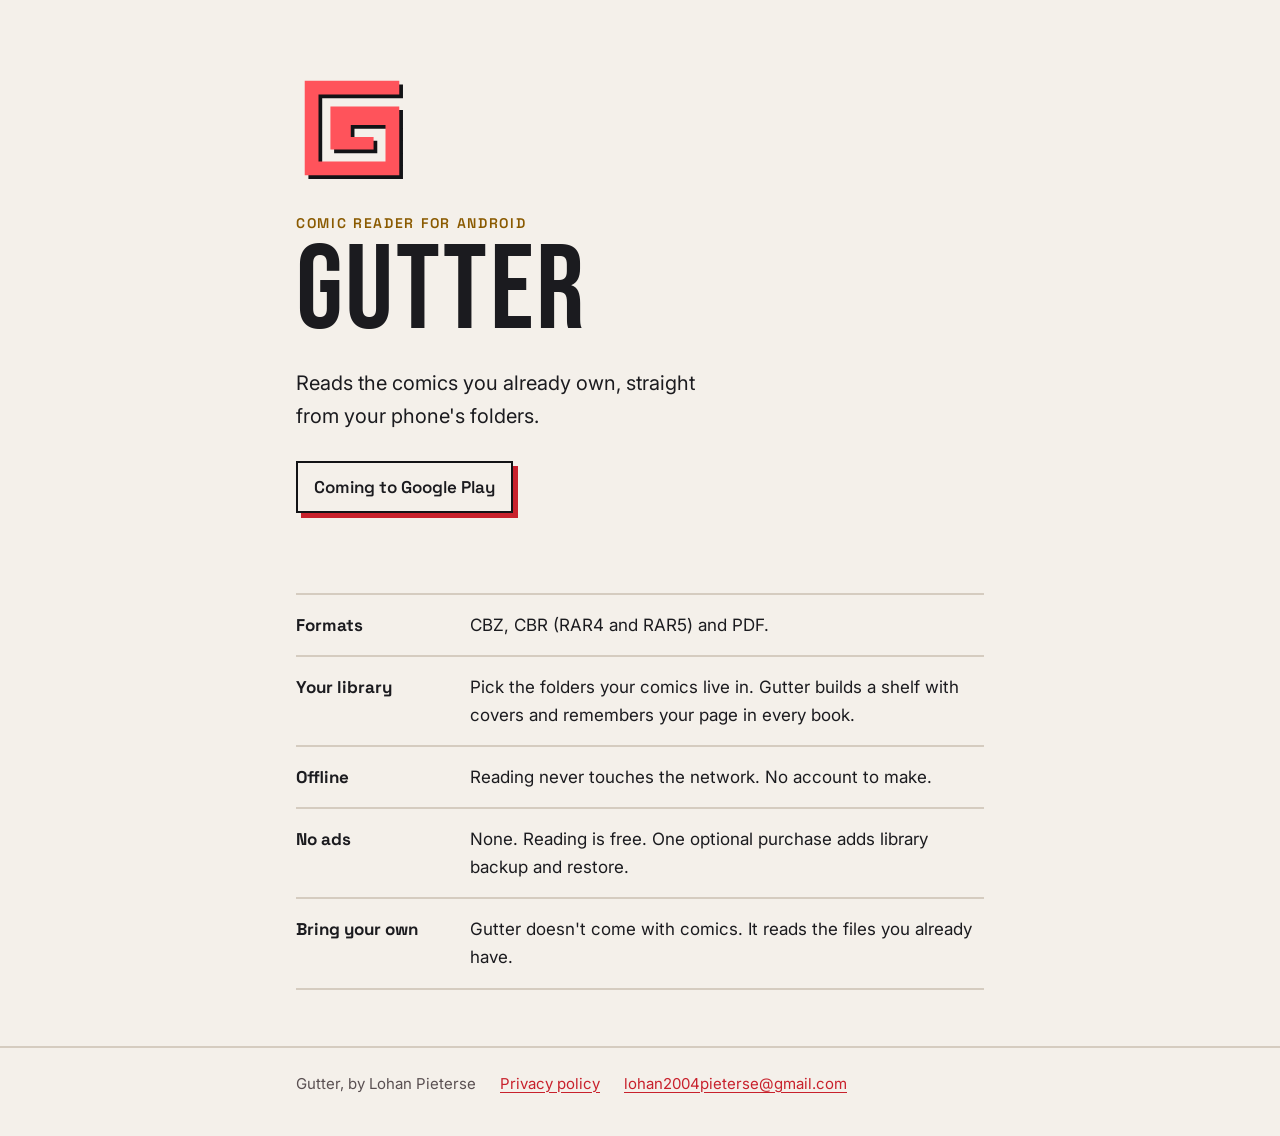
==== index.html @ f209cc4e "Gutter site: landing page and privacy policy" ====
<!doctype html>
<html lang="en">
<head>
<meta charset="utf-8">
<meta name="viewport" content="width=device-width, initial-scale=1">
<title>Gutter Comic Reader</title>
<meta name="description" content="Gutter reads the CBZ, CBR and PDF comics already on your Android phone. No account, no ads, works offline.">
<link rel="icon" href="mark.svg" type="image/svg+xml">
<link rel="preconnect" href="https://fonts.googleapis.com">
<link rel="preconnect" href="https://fonts.gstatic.com" crossorigin>
<link href="https://fonts.googleapis.com/css2?family=Bebas+Neue&family=Inter:wght@400;600&family=Space+Grotesk:wght@500;600;700&display=swap" rel="stylesheet">
<link rel="stylesheet" href="style.css">
</head>
<body>
<main class="wrap">
  <section class="hero">
    <img class="mark" src="mark.svg" alt="Gutter logo">
    <div class="kicker">Comic reader for Android</div>
    <h1>Gutter</h1>
    <p class="lede">Reads the comics you already own, straight from your phone's folders.</p>
    <div class="status">Coming to Google Play</div>
  </section>

  <ul class="facts">
    <li><b>Formats</b><span>CBZ, CBR (RAR4 and RAR5) and PDF.</span></li>
    <li><b>Your library</b><span>Pick the folders your comics live in. Gutter builds a shelf with covers and remembers your page in every book.</span></li>
    <li><b>Offline</b><span>Reading never touches the network. No account to make.</span></li>
    <li><b>No ads</b><span>None. Reading is free. One optional purchase adds library backup and restore.</span></li>
    <li><b>Bring your own</b><span>Gutter doesn't come with comics. It reads the files you already have.</span></li>
  </ul>
</main>
<footer><div class="wrap">
  <span>Gutter, by Lohan Pieterse</span>
  <a href="privacy/">Privacy policy</a>
  <a href="mailto:lohan2004pieterse@gmail.com">lohan2004pieterse@gmail.com</a>
</div></footer>
</body>
</html>
---- style.css ----
:root {
  --ink: #121316;
  --ink-2: #1f1f23;
  --paper: #f4f0ea;
  --text: #e3e2e6;
  --muted: #b8aeac;
  --crimson: #ff535b;
  --yellow: #ffc83d;
  --rule: #343538;
}
:root[data-theme="light"] {
  --ink: #f4f0ea;
  --ink-2: #ebe5dc;
  --paper: #121316;
  --text: #1b1b1f;
  --muted: #5a5052;
  --crimson: #c8212c;
  --yellow: #8a5a00;
  --rule: #d5ccc0;
}
@media (prefers-color-scheme: light) {
  :root:not([data-theme="dark"]) {
    --ink: #f4f0ea;
    --ink-2: #ebe5dc;
    --paper: #121316;
    --text: #1b1b1f;
    --muted: #5a5052;
    --crimson: #c8212c;
    --yellow: #8a5a00;
    --rule: #d5ccc0;
  }
}
* { box-sizing: border-box; }
html { -webkit-text-size-adjust: 100%; }
body {
  margin: 0;
  background: var(--ink);
  color: var(--text);
  font: 17px/1.65 "Inter", system-ui, sans-serif;
}
a { color: var(--crimson); text-underline-offset: 3px; }
a:focus-visible { outline: 2px solid var(--crimson); outline-offset: 3px; }
.wrap { max-width: 720px; margin: 0 auto; padding: 0 16px; }

header.bar { border-bottom: 2px solid var(--rule); }
header.bar .wrap { display: flex; align-items: center; gap: 12px; height: 64px; }
header.bar a.home { display: flex; align-items: center; gap: 10px; color: var(--text); text-decoration: none; }
header.bar img { width: 32px; height: 32px; }
.word { font-family: "Bebas Neue", sans-serif; font-size: 30px; letter-spacing: .04em; line-height: 1; padding-top: 3px; }

h1 {
  font-family: "Bebas Neue", sans-serif;
  font-weight: 400;
  letter-spacing: .02em;
  line-height: .95;
  margin: 0;
}
h2 {
  font-family: "Space Grotesk", sans-serif;
  font-size: 21px;
  line-height: 1.3;
  margin: 2.2em 0 .5em;
}
code {
  font: 0.9em "Space Grotesk", monospace;
  background: var(--ink-2);
  padding: 1px 6px;
  border: 1px solid var(--rule);
}
li { margin: .35em 0; }
.kicker {
  font-family: "Space Grotesk", sans-serif;
  font-weight: 600;
  font-size: 14px;
  letter-spacing: .12em;
  text-transform: uppercase;
  color: var(--yellow);
}

/* Landing */
.hero { padding: 72px 0 40px; }
.hero .mark { width: 112px; height: 112px; display: block; margin-bottom: 28px; }
.hero h1 { font-size: clamp(64px, 16vw, 120px); }
.hero p.lede { font-size: 20px; max-width: 34ch; margin: 18px 0 0; }
.status {
  display: inline-block;
  margin-top: 28px;
  padding: 10px 16px;
  border: 2px solid var(--paper);
  box-shadow: 5px 5px 0 var(--crimson);
  font-family: "Space Grotesk", sans-serif;
  font-weight: 600;
}
.facts { list-style: none; padding: 0; margin: 40px 0; border-top: 2px solid var(--rule); }
.facts li { margin: 0; padding: 16px 0; border-bottom: 2px solid var(--rule); display: grid; grid-template-columns: 9.5em 1fr; gap: 12px; }
.facts b { font-family: "Space Grotesk", sans-serif; }
@media (max-width: 520px) { .facts li { grid-template-columns: 1fr; gap: 2px; } }

/* Policy */
.policy { padding: 48px 0 24px; }
.policy h1 { font-size: clamp(48px, 12vw, 80px); margin-top: 8px; }

footer { border-top: 2px solid var(--rule); margin-top: 56px; padding: 24px 0 40px; color: var(--muted); font-size: 15px; }
footer .wrap { display: flex; flex-wrap: wrap; gap: 8px 24px; }
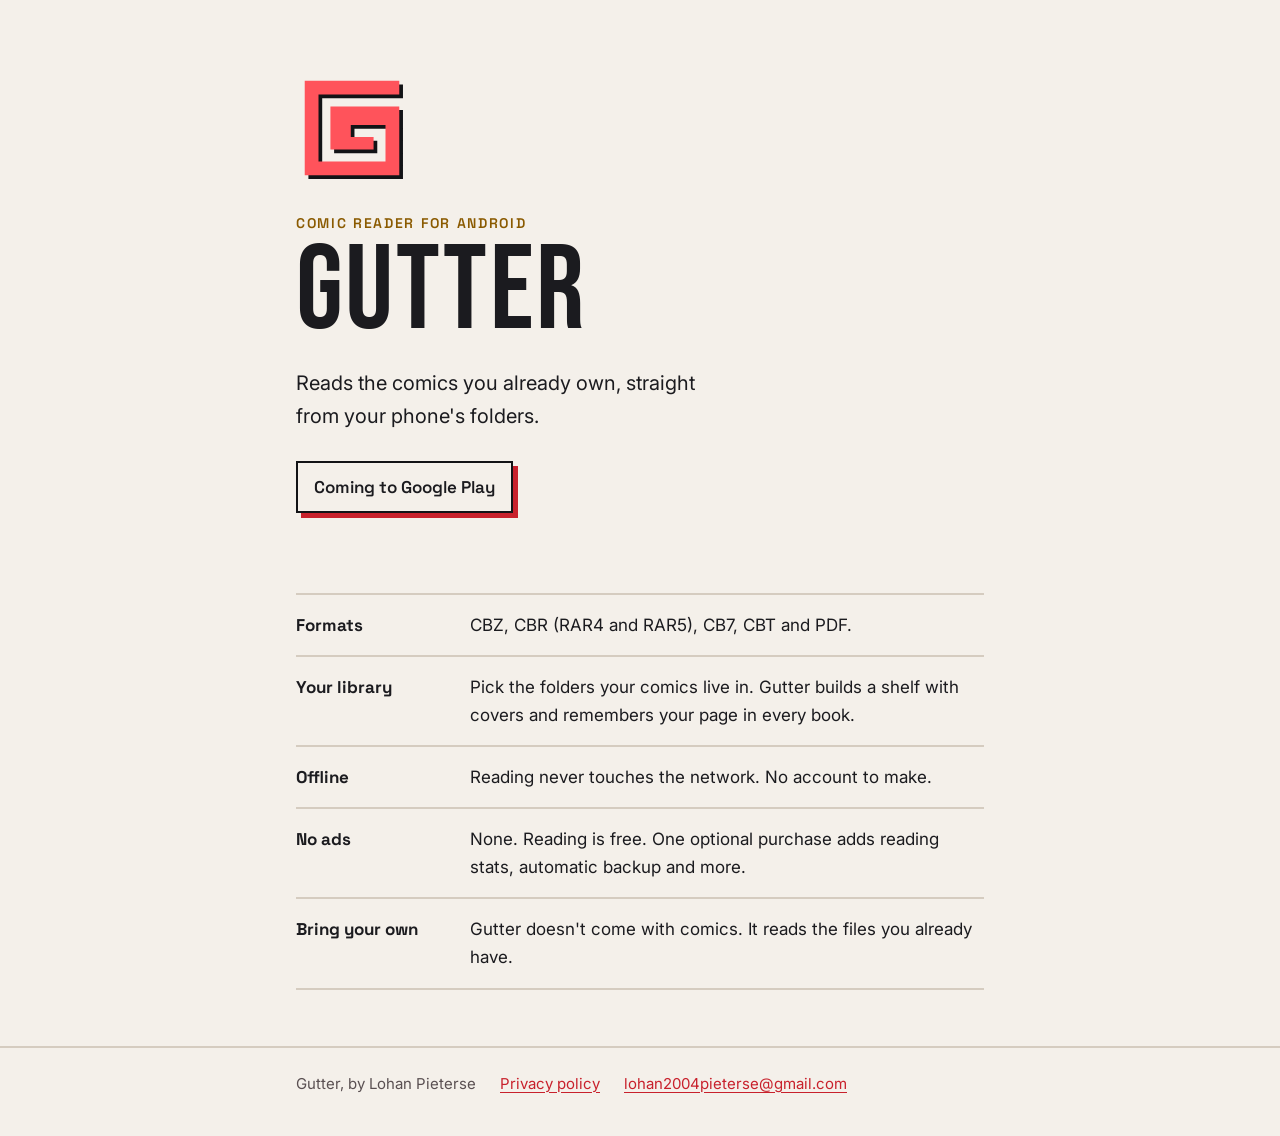
==== commit 37d983da: "Home page: backup is free; list CB7 and CBT" ====
--- a/index.html
+++ b/index.html
@@ -4,7 +4,7 @@
 <meta charset="utf-8">
 <meta name="viewport" content="width=device-width, initial-scale=1">
 <title>Gutter Comic Reader</title>
-<meta name="description" content="Gutter reads the CBZ, CBR and PDF comics already on your Android phone. No account, no ads, works offline.">
+<meta name="description" content="Gutter reads the CBZ, CBR, CB7, CBT and PDF comics already on your Android phone. No account, no ads, works offline.">
 <link rel="icon" href="mark.svg" type="image/svg+xml">
 <link rel="preconnect" href="https://fonts.googleapis.com">
 <link rel="preconnect" href="https://fonts.gstatic.com" crossorigin>
@@ -22,10 +22,10 @@
   </section>
 
   <ul class="facts">
-    <li><b>Formats</b><span>CBZ, CBR (RAR4 and RAR5) and PDF.</span></li>
+    <li><b>Formats</b><span>CBZ, CBR (RAR4 and RAR5), CB7, CBT and PDF.</span></li>
     <li><b>Your library</b><span>Pick the folders your comics live in. Gutter builds a shelf with covers and remembers your page in every book.</span></li>
     <li><b>Offline</b><span>Reading never touches the network. No account to make.</span></li>
-    <li><b>No ads</b><span>None. Reading is free. One optional purchase adds library backup and restore.</span></li>
+    <li><b>No ads</b><span>None. Reading is free. One optional purchase adds reading stats, automatic backup and more.</span></li>
     <li><b>Bring your own</b><span>Gutter doesn't come with comics. It reads the files you already have.</span></li>
   </ul>
 </main>
